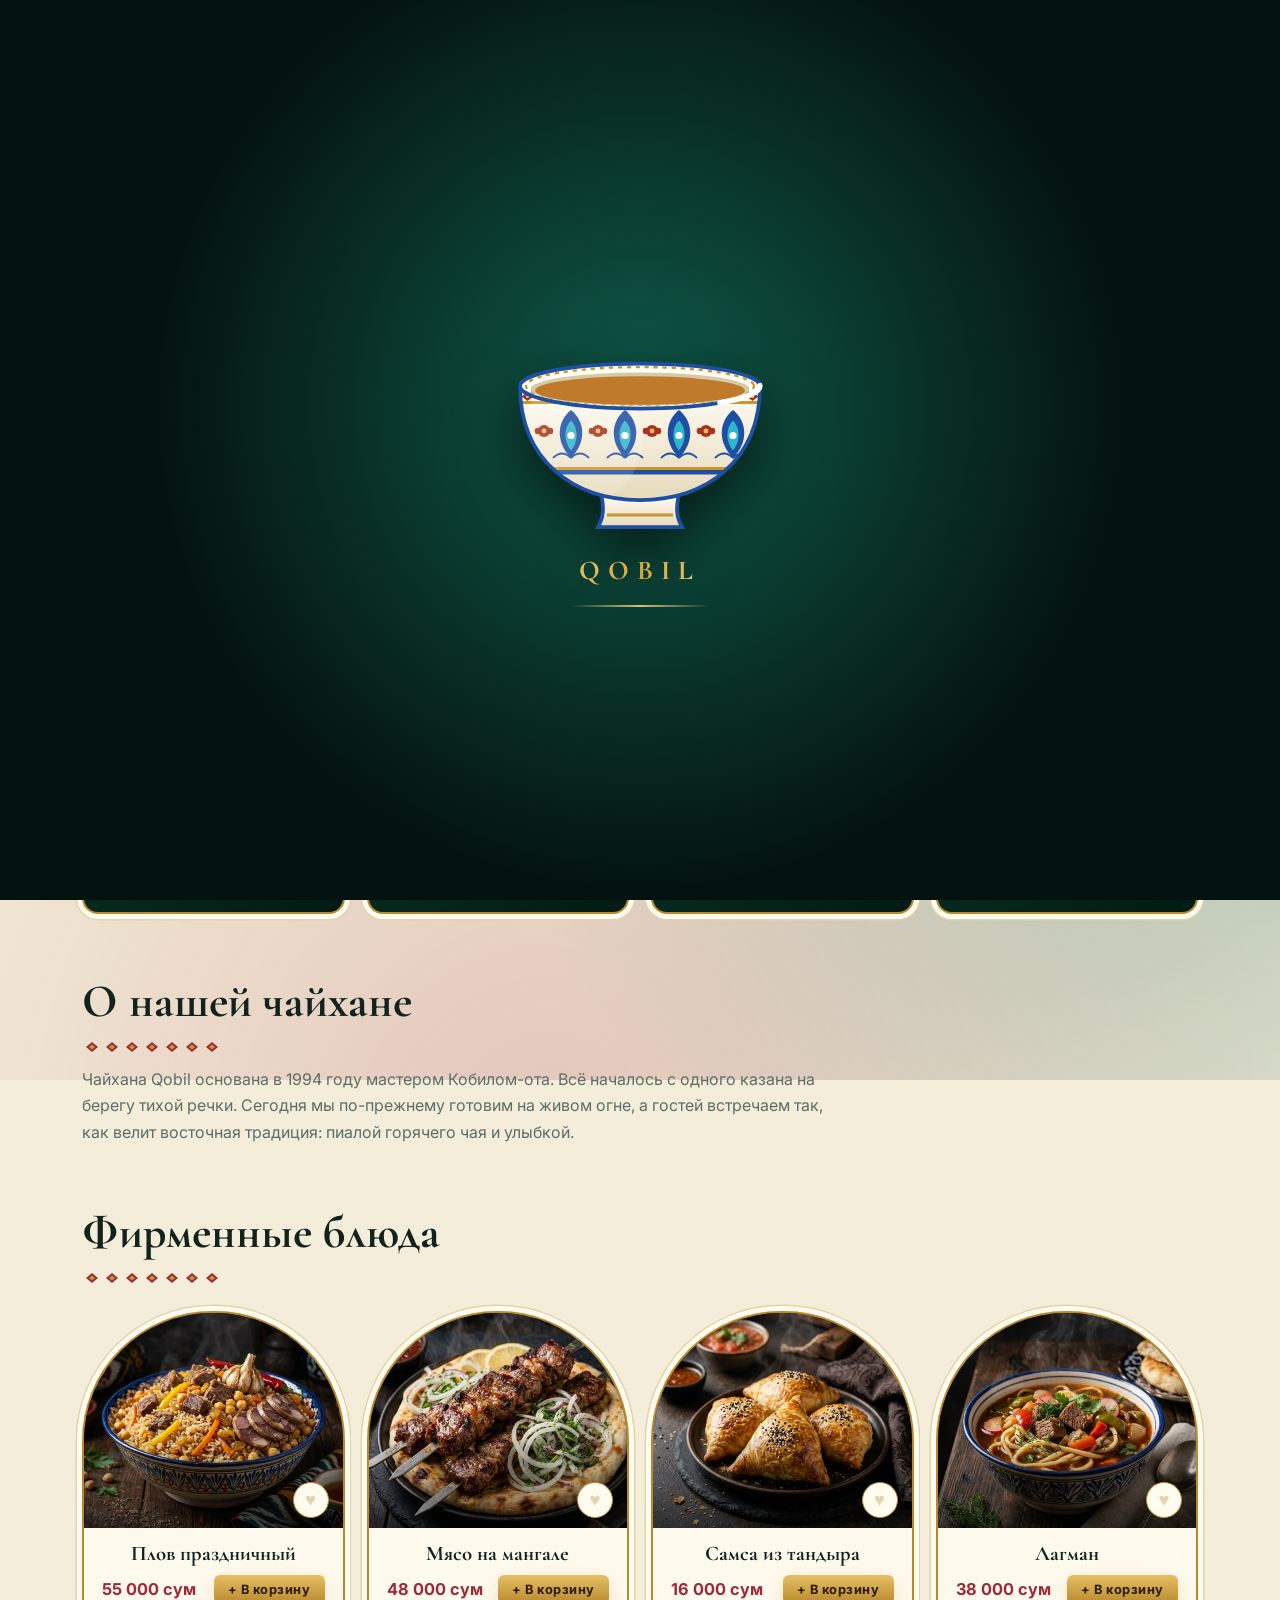
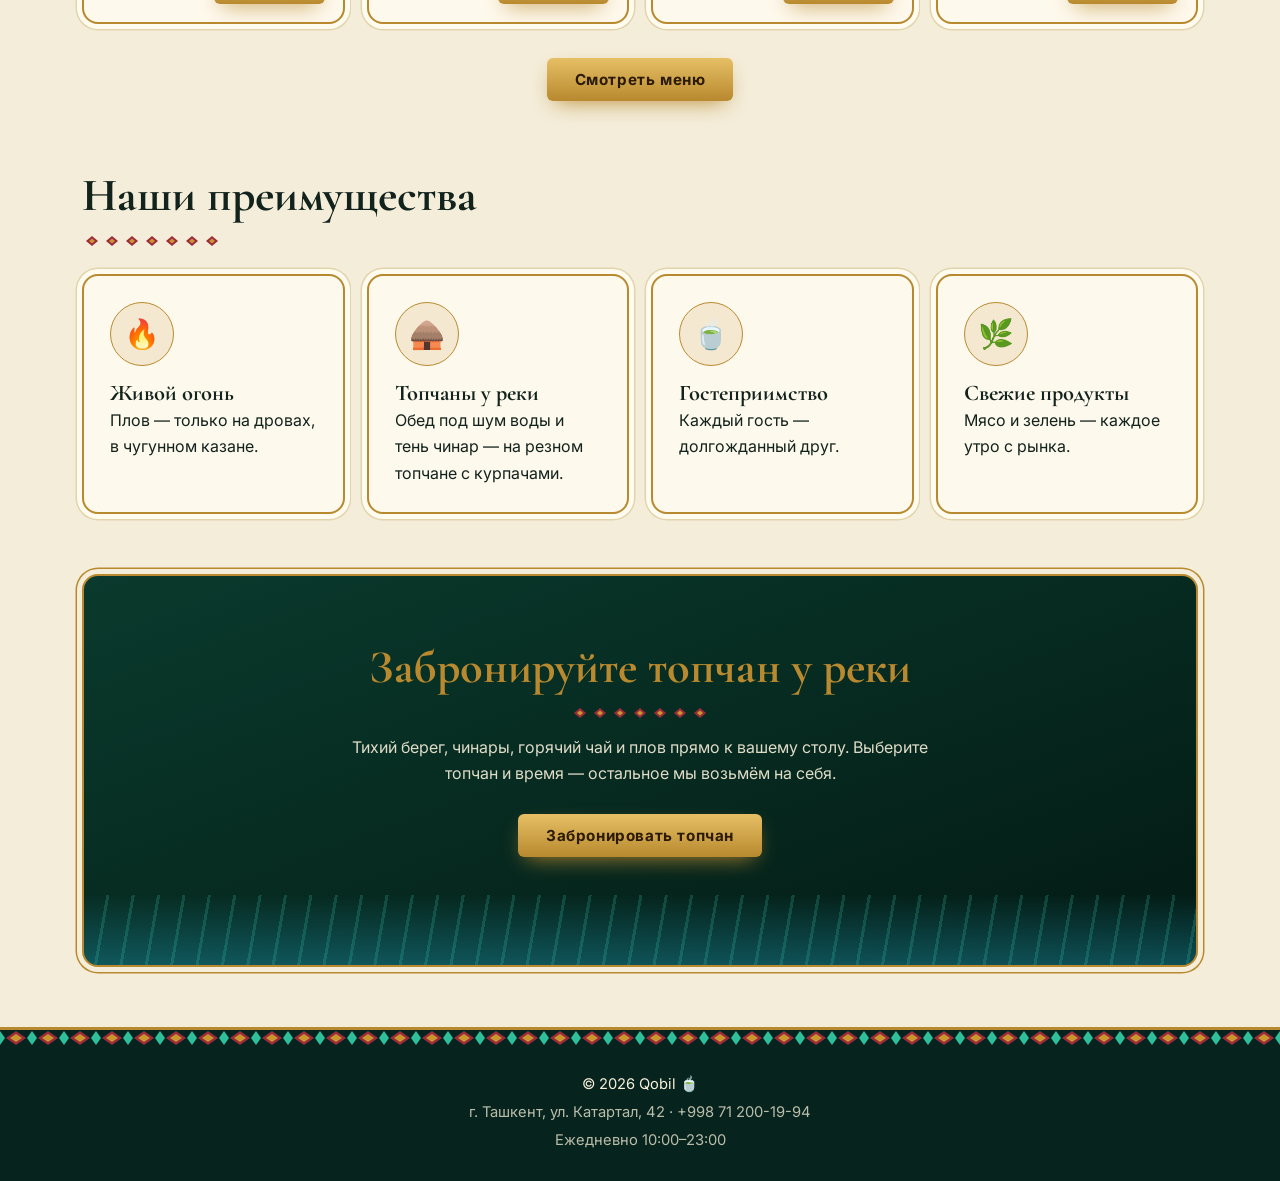
==== index.html @ 01157c65 "start" ====
<!DOCTYPE html>
<html lang="ru"><head><meta charset="UTF-8"><meta name="viewport" content="width=device-width,initial-scale=1"><title>Qobil Чайхана</title>
<link rel="icon" href="data:image/svg+xml,<svg xmlns=%22http://www.w3.org/2000/svg%22 viewBox=%220 0 100 100%22><text y=%22.9em%22 font-size=%2290%22>🍵</text></svg>">
<link href="https://fonts.googleapis.com/css2?family=Inter:wght@400;500;600;700;800&family=Cormorant+Garamond:wght@600;700&display=swap" rel="stylesheet"><link rel="stylesheet" href="style.css"></head>
<body data-page="index"><main>
<section class="hero"><div class="wrap hg"><div><span class="tag" data-t="tag"></span><h1 data-t="heroT"></h1><p data-t="heroP"></p><a class="btn" href="location.html" data-t="ctaBook"></a> <a class="btn alt" href="menu.html" data-t="ctaMenu"></a></div><svg class="mandala" viewBox="0 0 400 400" aria-hidden="true"><defs><linearGradient id="gg" x1="0" y1="0" x2="1" y2="1"><stop offset="0" stop-color="#f8e4a4"/><stop offset=".5" stop-color="#d6a53e"/><stop offset="1" stop-color="#8a6420"/></linearGradient><radialGradient id="rg"><stop offset="0" stop-color="#14705a"/><stop offset="1" stop-color="#04201a"/></radialGradient></defs>
<g fill="none" stroke="url(#gg)" stroke-width="1.6"><circle cx="200" cy="200" r="192" opacity=".6"/><g class="r1"><rect x="68" y="68" width="264" height="264"/><rect x="68" y="68" width="264" height="264" transform="rotate(45 200 200)"/></g><g class="r2"><rect x="96" y="96" width="208" height="208" transform="rotate(22.5 200 200)"/><rect x="96" y="96" width="208" height="208" transform="rotate(67.5 200 200)"/></g><circle cx="200" cy="200" r="108" stroke-width="3"/></g>
<clipPath id="hc"><circle cx="200" cy="200" r="104"/></clipPath><image href="img/plov_uzbekskiy.webp" x="96" y="96" width="208" height="208" preserveAspectRatio="xMidYMid slice" clip-path="url(#hc)"/><circle cx="200" cy="200" r="104" fill="none" stroke="url(#gg)" stroke-width="3"/></svg></div></section>
<section class="sec"><div class="wrap grid">
<div class="card stat"><b>32</b><span data-t="st1"></span></div><div class="card stat"><b>140 000+</b><span data-t="st2"></span></div><div class="card stat"><b>100 L</b><span data-t="st3"></span></div><div class="card stat"><b>20</b><span data-t="st4"></span></div></div></section>
<section class="sec" style="padding-top:0"><div class="wrap"><h2 data-t="aboutT"></h2><p style="max-width:760px;margin:14px 0 0;color:var(--mut)" data-t="aboutP"></p></div></section>
<section class="sec" style="padding-top:0"><div class="wrap"><h2 data-t="sigT" style="margin-bottom:28px"></h2><div class="grid" id="sig"></div><p style="text-align:center;margin-top:34px"><a class="btn" href="menu.html" data-t="ctaMenu"></a></p></div></section>
<section class="sec" style="padding-top:0"><div class="wrap"><h2 data-t="advT" style="margin-bottom:28px"></h2><div class="grid">
<div class="card"><div class="ico">🔥</div><h3 data-t="v1t"></h3><p data-t="v1p"></p></div>
<div class="card"><div class="ico">🛖</div><h3 data-t="v4t"></h3><p data-t="v4p"></p></div>
<div class="card"><div class="ico">🍵</div><h3 data-t="v2t"></h3><p data-t="v2p"></p></div>
<div class="card"><div class="ico">🌿</div><h3 data-t="v3t"></h3><p data-t="v3p"></p></div></div></div></section>
<section class="sec" style="padding-top:0"><div class="wrap"><div class="riverband"><h2 data-t="riverT"></h2><p data-t="riverP"></p><a class="btn" href="location.html" data-t="ctaBook"></a></div></div></section>
</main><script src="script.js"></script></body></html>
---- style.css ----
:root{--bg:#f4edda;--card:#fffbef;--ink:#12231d;--mut:#5d6e66;--pri:#0f5b4a;--ind:#06241d;--acc:#9c2a3a;--gold:#b8892e;--line:#e2d4ac;--cream:#f7efd9;--r:16px;
--star:url("data:image/svg+xml,%3Csvg xmlns='http://www.w3.org/2000/svg' width='60' height='60'%3E%3Cg fill='none' stroke='%23c8962c' stroke-width='1.2' opacity='.55'%3E%3Crect x='15' y='15' width='30' height='30'/%3E%3Crect x='15' y='15' width='30' height='30' transform='rotate(45 30 30)'/%3E%3Ccircle cx='30' cy='30' r='6'/%3E%3C/g%3E%3C/svg%3E");
--ikat:url("data:image/svg+xml,%3Csvg xmlns='http://www.w3.org/2000/svg' width='32' height='16'%3E%3Crect width='32' height='16' fill='%2306241d'/%3E%3Cpath d='M16 1L26 8L16 15L6 8Z' fill='%239c2a3a'/%3E%3Cpath d='M16 4L22 8L16 12L10 8Z' fill='%23c8962c'/%3E%3Cpath d='M0 1L5 8L0 15M32 1L27 8L32 15' fill='%232fbf9a'/%3E%3C/svg%3E");
--dia:url("data:image/svg+xml,%3Csvg xmlns='http://www.w3.org/2000/svg' width='20' height='10'%3E%3Cpath d='M10 0L16 5L10 10L4 5Z' fill='%239c2a3a'/%3E%3Cpath d='M10 2.5L13 5L10 7.5L7 5Z' fill='%23c8962c'/%3E%3C/svg%3E")}
[data-theme=dark]{--bg:#04130f;--card:#0b221c;--ink:#f2e9d0;--mut:#9fb3aa;--pri:#2fbf9a;--ind:#020d0a;--acc:#d04b5c;--gold:#e6bf65;--line:#1c3b32}
*{box-sizing:border-box;margin:0}html{scroll-behavior:smooth}
body{font:16px/1.65 Inter,system-ui,sans-serif;background:var(--bg);color:var(--ink);transition:background-color .4s,color .4s;min-height:100vh;display:flex;flex-direction:column}
main{flex:1;animation:pg .7s ease both}@keyframes pg{from{opacity:0;transform:translateY(24px)}}
h1,h2,h3{font-family:'Cormorant Garamond',serif;line-height:1.2}h1{font-size:clamp(2.2rem,5.5vw,3.8rem)}h2{font-size:clamp(1.7rem,3vw,2.3rem)}
h1::after,h2::after{content:"";display:block;width:140px;height:10px;margin-top:12px;background:var(--dia) repeat-x}.hero h1::after{display:none}
a{color:inherit;text-decoration:none}.wrap{max-width:1160px;margin:auto;padding:0 22px}.sec{padding:60px 0}
.orn{height:16px;background:var(--ikat) 0 0/32px 16px}
header{position:sticky;top:0;z-index:50;background:var(--ind);color:var(--cream);border-bottom:3px solid var(--gold)}
.hin{display:flex;align-items:center;gap:14px;height:72px}.logo{font:800 1.7rem 'Cormorant Garamond',serif;color:var(--gold);letter-spacing:.04em}.logo small{display:block;font:500 .62rem Inter;color:var(--cream);opacity:.75;letter-spacing:.14em;text-transform:uppercase}
nav{display:flex;gap:2px;margin-left:auto}nav a{padding:8px 13px;border-radius:4px;font-weight:600;font-size:.9rem;position:relative;transition:.25s;border-bottom:2px solid transparent}nav a:hover{color:var(--gold)}nav a.on{color:var(--gold);border-bottom-color:var(--gold)}
.bd{position:absolute;top:-4px;right:-4px;background:var(--acc);color:#fff;border-radius:99px;font-size:.65rem;min-width:18px;height:18px;line-height:18px;text-align:center;display:none}.bd.show{display:block;animation:pop .4s}@keyframes pop{50%{transform:scale(1.45)}}
.lang{position:relative;display:flex;background:#0006;border:1.5px solid var(--gold);border-radius:99px;padding:3px;box-shadow:inset 0 0 0 2px #0004}.lang i{position:absolute;top:3px;left:3px;width:42px;height:calc(100% - 6px);border-radius:99px;background:linear-gradient(135deg,#e8c25e,var(--gold));box-shadow:0 2px 8px #0008;transition:transform .45s cubic-bezier(.5,1.7,.5,1)}
.lang button{position:relative;width:42px;border:0;background:none;font:800 .78rem Inter;letter-spacing:.06em;color:var(--cream);padding:6px 0;cursor:pointer;transition:.3s}.lang button.on{color:#2a1608}
.ib{width:42px;height:42px;border-radius:50%;border:1.5px solid var(--gold);background:#0006;color:var(--cream);cursor:pointer;font-size:1.1rem;transition:.4s}.ib:hover{transform:rotate(25deg)}#bur{display:none}
.btn{display:inline-block;background:linear-gradient(180deg,#c24026,var(--acc));color:#fff;border:2px solid var(--gold);border-radius:6px;padding:12px 28px;font:700 .95rem Inter;letter-spacing:.04em;cursor:pointer;transition:.25s;box-shadow:0 6px 16px -6px #000a}.btn:hover{transform:translateY(-3px);filter:brightness(1.1)}.btn.alt{background:none;color:var(--gold);box-shadow:none}.btn.sm{padding:7px 14px;font-size:.8rem}
.hero{background:radial-gradient(ellipse at 75% 40%,#1d4d7d55,transparent 60%),var(--star),var(--ind);color:var(--cream);padding:80px 0 90px;position:relative;border-bottom:3px solid var(--gold)}
.hg{display:grid;grid-template-columns:1.2fr 1fr;gap:40px;align-items:center}.hero h1{color:var(--gold);margin:6px 0 0;text-shadow:0 3px 0 #0006}.hero p{max-width:540px;margin:20px 0 30px;font-size:1.12rem;opacity:.92}
.tag{display:inline-block;border:1.5px solid var(--gold);color:var(--gold);font-weight:700;font-size:.75rem;padding:5px 16px;border-radius:99px;letter-spacing:.14em;text-transform:uppercase}
.arch{width:min(330px,85%);margin:auto;aspect-ratio:3/4;border-radius:999px 999px 14px 14px;border:5px solid var(--gold);outline:2px solid var(--gold);outline-offset:8px;background:linear-gradient(180deg,#f6c26b,#d9693a 48%,#7b2a1e);display:grid;place-items:end center;overflow:hidden;box-shadow:0 30px 60px -20px #000c;position:relative}.arch svg{width:92%}
.grid{display:grid;gap:22px;grid-template-columns:repeat(auto-fill,minmax(250px,1fr))}.card{background:var(--card);border:2px solid var(--gold);border-radius:var(--r);padding:26px;transition:.3s;box-shadow:0 0 0 5px var(--card),0 0 0 6.5px var(--line)}.card:hover{transform:translateY(-4px)}
.stat{text-align:center;background:var(--ind);color:var(--cream)}.stat b{display:block;font:800 2.4rem 'Cormorant Garamond';color:var(--gold)}.ico{font-size:2.4rem}
.tabs{display:flex;flex-wrap:wrap;gap:8px;margin:26px 0}.tabs button{border:1.5px solid var(--gold);background:var(--card);color:var(--ink);border-radius:4px;padding:9px 20px;font:700 .85rem Inter;cursor:pointer;transition:.25s}.tabs button.on{background:var(--ind);color:var(--gold)}
.dish{background:var(--card);border:2px solid var(--gold);border-radius:130px 130px 16px 16px;overflow:hidden;padding-bottom:18px;animation:pg .5s both;transition:.3s;text-align:center;box-shadow:0 0 0 5px var(--card),0 0 0 6.5px var(--line)}.dish:hover{transform:translateY(-5px)}
.tile{position:relative;isolation:isolate;height:170px;display:grid;place-items:center;font-size:3.4rem;background:var(--ikat) 0 0/32px 16px,var(--ind);background-blend-mode:normal}
.tile::before{content:"";position:absolute;z-index:-1;width:136px;height:136px;border-radius:50%;background:radial-gradient(circle,var(--card) 0 52%,transparent 53%),repeating-conic-gradient(var(--pri) 0 10deg,var(--gold) 10deg 20deg,var(--acc) 20deg 30deg);box-shadow:0 8px 18px #0008;transition:transform .6s}.dish:hover .tile::before{transform:rotate(40deg)}
.dish h3{font-size:1.15rem;padding:14px 16px 8px}.row{display:flex;justify-content:space-between;align-items:center;padding:0 18px;gap:8px}.row b{color:var(--acc);font-size:1.02rem}[data-theme=dark] .row b{color:var(--gold)}
.heart{position:absolute;bottom:10px;right:14px;width:36px;height:36px;border-radius:50%;border:1.5px solid var(--gold);background:var(--card);color:var(--line);font-size:1.15rem;cursor:pointer;transition:.3s}.heart.on{color:#e0344b;animation:pop .4s}
.bank{display:grid;grid-template-columns:repeat(auto-fill,minmax(150px,1fr));gap:12px;margin:16px 0}.tc{border:2px solid var(--line);background:var(--card);color:var(--ink);border-radius:90px 90px 10px 10px;padding:18px 10px 12px;cursor:pointer;font:700 .9rem Inter;transition:.25s;text-align:center}.tc:hover{border-color:var(--gold)}.tc.sel{border-color:var(--gold);background:var(--ind);color:var(--gold)}.tc:disabled{opacity:.45;cursor:not-allowed;text-decoration:line-through}.tc small{display:block;font-weight:500;opacity:.75}
.river{height:70px;border-radius:12px;border:2px solid var(--gold);background:repeating-linear-gradient(100deg,#1a8ca0 0 30px,#3bb4c6 30px 60px) 0 0/120px 100%;animation:rv 5s linear infinite;position:relative;overflow:hidden}.river:after{content:"🌿 〰️ 🦆 〰️ 🌿 〰️ 🦆";position:absolute;inset:0;display:grid;place-items:center;letter-spacing:12px;opacity:.7}@keyframes rv{to{background-position:120px 0}}
.two{display:grid;gap:28px;grid-template-columns:1fr 1fr}form label{display:block;font-weight:600;margin:12px 0 4px;font-size:.9rem}input,select{width:100%;padding:11px 14px;border-radius:8px;border:1.5px solid var(--line);background:var(--bg);color:var(--ink);font:1rem Inter}input:focus,select:focus{outline:2px solid var(--gold)}
.item{display:flex;align-items:center;gap:14px;padding:14px 0;border-bottom:1px dashed var(--gold)}.item span:nth-child(2){flex:1;font-weight:600}.q{display:flex;align-items:center;gap:8px}.q button{width:30px;height:30px;border-radius:50%;border:1.5px solid var(--gold);background:none;color:var(--ink);font-size:1.1rem;cursor:pointer}
.empty{text-align:center;padding:50px 0;color:var(--mut)}.empty div{font-size:3.5rem}.rec{background:var(--bg);border:1px solid var(--gold);border-radius:10px;padding:12px 16px;margin:10px 0;display:flex;justify-content:space-between;gap:10px;align-items:center}
footer{background:var(--ind);color:var(--cream);padding:0 0 28px;text-align:center;font-size:.92rem;border-top:3px solid var(--gold)}footer:before{content:"";display:block;height:16px;background:var(--ikat) 0 0/32px 16px;margin-bottom:26px}footer p+p{opacity:.75;margin-top:4px}
.toast{position:fixed;bottom:26px;left:50%;transform:translate(-50%,90px);background:var(--ind);color:var(--gold);border:1.5px solid var(--gold);padding:12px 26px;border-radius:6px;font-weight:700;transition:.4s;z-index:200;opacity:0}.toast.show{transform:translate(-50%,0);opacity:1}
.loader{position:fixed;inset:0;z-index:999;background:var(--star),var(--ind);display:grid;place-items:center;transition:opacity .5s,visibility .5s}.loader.hide{opacity:0;visibility:hidden}.loader svg{width:170px}.loader b{display:block;text-align:center;font:800 1.7rem 'Cormorant Garamond';color:var(--gold);letter-spacing:.3em;animation:pg 1s both}
.steam{fill:none;stroke:var(--cream);stroke-width:3.5;stroke-linecap:round;opacity:0;animation:st 2.2s infinite}.s2{animation-delay:.5s}.s3{animation-delay:1s}@keyframes st{0%{opacity:0;transform:translateY(10px)}40%{opacity:.9}100%{opacity:0;transform:translateY(-14px)}}
.bowl{fill:var(--pri);stroke:var(--gold);stroke-width:3}.tea{fill:#b9722b;animation:rp 2s infinite}@keyframes rp{50%{ry:4}}
@media(max-width:1020px){#bur{display:block}nav{position:absolute;top:72px;left:0;right:0;background:var(--ind);flex-direction:column;padding:10px 22px;display:none;border-bottom:3px solid var(--gold)}nav.open{display:flex;animation:pg .3s}.hin{gap:8px}.logo{margin-right:auto}}
@media(max-width:820px){.two,.hg{grid-template-columns:1fr}.hero{padding:50px 0 70px}}

/* ===== PREMIUM LAYER ===== */
body::before{content:"";position:fixed;inset:-20%;z-index:-2;background:radial-gradient(circle at 20% 20%,color-mix(in srgb,var(--gold) 26%,transparent),transparent 38%),radial-gradient(circle at 82% 68%,color-mix(in srgb,var(--pri) 30%,transparent),transparent 42%),radial-gradient(circle at 45% 105%,color-mix(in srgb,var(--acc) 20%,transparent),transparent 45%);animation:aur 22s ease-in-out infinite alternate}
body::after{content:"";position:fixed;inset:0;z-index:-1;background:var(--star);opacity:.5;animation:drift 50s linear infinite}
@keyframes aur{to{transform:translate(8%,6%) rotate(8deg) scale(1.15)}}@keyframes drift{to{background-position:240px 240px}}
.dust{position:fixed;bottom:-20px;z-index:-1;border-radius:50%;background:var(--gold);opacity:0;animation:up linear infinite;box-shadow:0 0 10px var(--gold)}@keyframes up{10%{opacity:.7}to{transform:translateY(-110vh) translateX(40px);opacity:0}}
header{background:color-mix(in srgb,var(--ind) 82%,transparent);backdrop-filter:blur(14px) saturate(1.4)}
.hero{background:radial-gradient(ellipse at 72% 45%,color-mix(in srgb,var(--pri) 45%,transparent),transparent 62%),linear-gradient(160deg,#031a14,#0a3a2d 60%,#052018);overflow:hidden}
.hero h1{background:linear-gradient(90deg,#f8e4a4,#d6a53e,#fff2c4,#d6a53e);background-size:250% 100%;-webkit-background-clip:text;background-clip:text;color:transparent;animation:shine 6s linear infinite;text-shadow:none}@keyframes shine{to{background-position:250% 0}}
.btn{position:relative;overflow:hidden;background:linear-gradient(180deg,#e6bf65,#b8892e);color:#2b1a05;border:0;box-shadow:0 8px 22px -8px #b8892e}.btn.alt{background:none;color:var(--gold);border:1.5px solid var(--gold);box-shadow:none}
.btn::after{content:"";position:absolute;top:0;left:-60%;width:35%;height:100%;background:linear-gradient(100deg,transparent,#fff7,transparent);transform:skewX(-20deg);animation:sh 3.6s infinite}@keyframes sh{to{left:150%}}
.aw{position:relative;display:grid;place-items:center}.ring,.ring2{position:absolute;border-radius:50%;left:50%;top:50%;translate:-50% -50%;pointer-events:none}
.ring{width:135%;aspect-ratio:1;border:2px dashed var(--gold);opacity:.55;animation:rot 60s linear infinite}.ring2{width:115%;aspect-ratio:1;border:3px dotted var(--gold);opacity:.4;animation:rot 40s linear infinite reverse}@keyframes rot{to{rotate:360deg}}
.arch{background:linear-gradient(180deg,#f7cf7e,#e07a3c 45%,#6b1f2a);animation:glow 4s ease-in-out infinite alternate}@keyframes glow{to{box-shadow:0 30px 80px -10px #e6bf6577,0 0 0 0 #0000}}
.arch svg{overflow:visible}
.tp{transform-origin:150px 220px;animation:bob 4s ease-in-out infinite}@keyframes bob{50%{transform:translateY(-7px) rotate(-1.5deg)}}
.lid{transform-origin:150px 100px;animation:lid 3s ease-in-out infinite}@keyframes lid{40%,60%{transform:translateY(-5px) rotate(3deg)}}
.wisp{fill:none;stroke:#fff;stroke-width:3;stroke-linecap:round;opacity:0;animation:st 4.2s ease-in-out infinite}.wisp:nth-of-type(2){animation-delay:1.4s}.wisp:nth-of-type(3){animation-delay:2.8s}
.pour{fill:none;stroke:#e9a64f;stroke-width:5;stroke-linecap:round;stroke-dasharray:8 10;animation:flow .6s linear infinite}@keyframes flow{to{stroke-dashoffset:-18}}
.lvl{animation:rp 2s ease-in-out infinite}
.card,.dish{backdrop-filter:blur(6px);background:color-mix(in srgb,var(--card) 88%,transparent)}.dish:hover,.card:hover{box-shadow:0 0 0 5px var(--card),0 0 0 6.5px var(--gold),0 24px 40px -18px #000a}
.stat{background:linear-gradient(160deg,#0a3a2d,#031a14);color:var(--cream)}.stat b{background:linear-gradient(90deg,#f8e4a4,#d6a53e);-webkit-background-clip:text;background-clip:text;color:transparent}
.tabs button.on{background:linear-gradient(180deg,#e6bf65,#b8892e);color:#2b1a05;border-color:var(--gold)}.tc.sel{background:linear-gradient(160deg,#0a3a2d,#031a14)}
/* loader: always dark so it never blends */
.loader{background:radial-gradient(circle at 50% 45%,#0f5b4a 0,#04130f 60%);--cream:#f7efd9}
.loader svg{width:190px;overflow:visible}.glow{fill:#e6bf65;opacity:.18;animation:gl 2s ease-in-out infinite}@keyframes gl{50%{opacity:.4;transform:scale(1.15);transform-origin:60px 60px}}
.loader .bowl{fill:#f7efd9;stroke:#e6bf65;stroke-width:3}.band{fill:none;stroke:#1a8ca0;stroke-width:4;stroke-linecap:round}.loader .steam{stroke:#fff;stroke-width:4;filter:drop-shadow(0 0 6px #fff)}.loader .tea{fill:#c07a2c}
.loader b{background:linear-gradient(90deg,#f8e4a4,#d6a53e,#fff2c4);-webkit-background-clip:text;background-clip:text;color:transparent;margin-top:6px}

/* ===== LUXURY V2 ===== */
main{animation:fade .9s ease both}@keyframes fade{from{opacity:0}}
h1{font-size:clamp(2.6rem,6.5vw,4.7rem);font-weight:700}h2{font-size:clamp(2rem,3.8vw,2.9rem);font-weight:700}h3{font-weight:700;font-size:1.4rem}.dish h3{font-size:1.3rem}.stat b{font-size:3rem}.logo{font-size:1.9rem;letter-spacing:.12em}
@keyframes pop{50%{transform:scale(1.15)}}.lang i{transition:transform .55s cubic-bezier(.65,0,.35,1)}.ib:hover{transform:none;box-shadow:0 0 14px var(--gold)}.dish{animation:none}
.rv{opacity:0;transform:translateY(30px);transition:opacity 1s cubic-bezier(.22,1,.36,1),transform 1s cubic-bezier(.22,1,.36,1)}.rv.in{opacity:1;transform:none;transition:opacity 1s cubic-bezier(.22,1,.36,1),transform .45s cubic-bezier(.22,1,.36,1),box-shadow .4s}
.mandala{width:min(450px,100%);margin:auto;display:block;filter:drop-shadow(0 0 40px #e6bf6544)}.r1{transform-origin:200px 200px;animation:rot 90s linear infinite}.r2{transform-origin:200px 200px;animation:rot 70s linear infinite reverse}
.ico{width:64px;height:64px;border-radius:50%;border:1.5px solid var(--gold);display:grid;place-items:center;font-size:1.8rem;margin-bottom:14px;background:color-mix(in srgb,var(--gold) 14%,transparent)}.item .ico{width:auto;height:auto;border:0;margin:0;background:none;font-size:2rem;display:inline}
.riverband{position:relative;overflow:hidden;border:2px solid var(--gold);border-radius:var(--r);padding:64px 32px 100px;background:linear-gradient(160deg,#0a3a2d,#031a14);color:var(--cream);text-align:center;box-shadow:0 0 0 5px var(--bg),0 0 0 6.5px var(--gold)}
.riverband h2{color:var(--gold)}.riverband h2::after{margin:12px auto 0}.riverband p{max-width:580px;margin:16px auto 28px;opacity:.9}.riverband .btn{position:relative;z-index:1}
.riverband::after{content:"";position:absolute;left:0;right:0;bottom:0;height:70px;background:repeating-linear-gradient(100deg,transparent 0 22px,#3bd0b633 22px 25px),linear-gradient(0deg,#1a8ca077,transparent);animation:rv 7s linear infinite}
.seg{display:flex;flex-wrap:wrap;align-items:center;gap:10px;margin:22px 0 0}.seg span{font-weight:600;color:var(--mut)}.seg button{border:1.5px solid var(--gold);background:var(--card);color:var(--ink);padding:10px 20px;border-radius:99px;font:700 .88rem Inter;cursor:pointer;transition:.35s cubic-bezier(.22,1,.36,1)}.seg button.on{background:linear-gradient(180deg,#e6bf65,#b8892e);color:#2b1a05}
.bar{position:fixed;left:50%;bottom:22px;transform:translate(-50%,160%);z-index:60;display:flex;align-items:center;gap:18px;background:color-mix(in srgb,var(--ind) 92%,transparent);backdrop-filter:blur(12px);color:var(--cream);border:1.5px solid var(--gold);border-radius:99px;padding:10px 12px 10px 24px;font-weight:600;transition:transform .7s cubic-bezier(.22,1,.36,1);white-space:nowrap}.bar.show{transform:translate(-50%,0)}.toast{bottom:96px}

/* ===== PHOTOS ===== */
.tile{height:215px;padding:0;background:#000}.tile::before{display:none}.tile img{position:absolute;inset:0;width:100%;height:100%;object-fit:cover;transition:transform 1.4s cubic-bezier(.22,1,.36,1)}.dish:hover .tile img{transform:scale(1.09)}
.tile::after{content:"";position:absolute;inset:auto 0 0 0;height:45%;background:linear-gradient(transparent,#0008);pointer-events:none}.heart{z-index:2}
.item img.th{width:64px;height:64px;border-radius:12px;object-fit:cover;border:1.5px solid var(--gold)}
/* ===== PIALA ===== */
.pl{width:260px;overflow:visible;display:block;margin:auto}.pl .tea{transform-box:fill-box;transform-origin:center;animation:fill 5s cubic-bezier(.4,0,.2,1) infinite}
@keyframes fill{0%{transform:scale(.2,.15);opacity:0}8%{opacity:1}50%,88%{transform:scale(1);opacity:1}100%{transform:scale(1);opacity:0}}
.pl .rip{transform-box:fill-box;transform-origin:center;opacity:0;animation:rip 2.4s ease-out 2.4s infinite}@keyframes rip{0%{transform:scale(.2);opacity:.9}100%{transform:scale(1.5);opacity:0}}
.pl .shine{stroke-dashoffset:0;animation:shn 3.2s linear infinite}@keyframes shn{to{stroke-dashoffset:-440}}
.pl .wisp{stroke:#fff;stroke-width:3;animation-duration:4s}.pl .wisp:nth-of-type(1){animation-delay:2.2s}.pl .wisp:nth-of-type(2){animation-delay:3.2s}.pl .wisp:nth-of-type(3){animation-delay:4.2s}
.loader .pl{width:min(300px,70vw);filter:drop-shadow(0 20px 30px #000a)}.loader .ln{display:block;width:140px;height:2px;margin:18px auto 0;background:linear-gradient(90deg,transparent,#e6bf65,transparent);transform-origin:center;animation:ln 1.6s ease-in-out infinite}@keyframes ln{0%{transform:scaleX(0)}60%{transform:scaleX(1)}100%{transform:scaleX(1);opacity:0}}
/* ===== GATE TRANSITION ===== */
.curtain{position:fixed;inset:0;z-index:1001;pointer-events:none;visibility:hidden}.curtain.leave,.curtain.enter{visibility:visible;pointer-events:all}
.curtain .cl,.curtain .cr{position:absolute;top:0;bottom:0;width:50.4%;background:var(--star),radial-gradient(circle at 50% 50%,#0f5b4a,#04130f 75%);transform:translateX(-101%)}.curtain .cr{right:0;transform:translateX(101%)}
.curtain .cl{border-right:3px solid #e6bf65}.curtain .cr{border-left:3px solid #e6bf65}
.curtain .cl::before,.curtain .cr::before,.curtain .cl::after,.curtain .cr::after{content:"";position:absolute;left:0;right:0;height:16px;background:var(--ikat) 0 0/32px 16px}.curtain .cl::before,.curtain .cr::before{top:0}.curtain .cl::after,.curtain .cr::after{bottom:0}
.curtain .em{position:absolute;inset:0;display:grid;place-items:center;opacity:0}.curtain .em .pl{width:min(230px,60vw)}
.curtain.leave .cl{animation:gl-in .65s cubic-bezier(.76,0,.24,1) both}.curtain.leave .cr{animation:gr-in .65s cubic-bezier(.76,0,.24,1) both}.curtain.leave .em{animation:emi .45s .5s ease both}
.curtain.enter .cl{animation:gl-out .75s .55s cubic-bezier(.76,0,.24,1) both}.curtain.enter .cr{animation:gr-out .75s .55s cubic-bezier(.76,0,.24,1) both}.curtain.enter .em{animation:emo .45s .3s ease both}.curtain.enter{animation:vis 0s 1.4s forwards}
@keyframes gl-in{to{transform:none}}@keyframes gr-in{to{transform:none}}@keyframes gl-out{from{transform:none}to{transform:translateX(-101%)}}@keyframes gr-out{from{transform:none}to{transform:translateX(101%)}}
@keyframes emi{from{opacity:0;transform:translateY(14px)}to{opacity:1;transform:none}}@keyframes emo{from{opacity:1}to{opacity:0;transform:translateY(-10px)}}@keyframes vis{to{visibility:hidden}}

/* ===== FORM CONTROLS / PROFILE ===== */
[data-theme=dark]{color-scheme:dark}option{background:var(--card);color:var(--ink)}
select{appearance:none;padding-right:38px;background-image:linear-gradient(45deg,transparent 50%,var(--gold) 50%),linear-gradient(135deg,var(--gold) 50%,transparent 50%);background-position:calc(100% - 20px) 55%,calc(100% - 14px) 55%;background-size:6px 6px;background-repeat:no-repeat}
input[type=date]{border:1.5px solid var(--gold)}
.chips{display:grid;grid-template-columns:repeat(auto-fill,minmax(78px,1fr));gap:8px;margin:4px 0}
.chip{padding:10px 0;border-radius:10px;border:1.5px solid var(--line);background:var(--bg);color:var(--ink);font:700 .9rem Inter;cursor:pointer;transition:.3s cubic-bezier(.22,1,.36,1)}.chip:hover{border-color:var(--gold);transform:translateY(-2px)}.chip.on{background:linear-gradient(180deg,#e6bf65,#b8892e);color:#2b1a05;border-color:var(--gold);box-shadow:0 6px 16px -6px #b8892e}
.pc{display:flex;gap:24px;align-items:center;flex-wrap:wrap}.avatar{width:92px;height:92px;border-radius:50%;display:grid;place-items:center;font:700 2.8rem 'Cormorant Garamond',serif;color:var(--gold);background:radial-gradient(circle,#0f5b4a,#04130f);border:3px solid var(--gold);box-shadow:0 0 0 5px var(--card),0 0 0 6.5px var(--gold),0 10px 30px -8px #000a}
.bt{display:inline-block;margin-top:8px;padding:4px 16px;border:1.5px solid var(--gold);border-radius:99px;font-weight:700;font-size:.85rem;color:var(--gold);background:color-mix(in srgb,var(--gold) 12%,transparent)}
.bar2{height:8px;border-radius:99px;background:var(--line);overflow:hidden;margin-top:6px;max-width:360px}.bar2 i{display:block;height:100%;background:linear-gradient(90deg,#e6bf65,#b8892e);transition:width 1.2s cubic-bezier(.22,1,.36,1)}
.tg{grid-template-columns:repeat(auto-fill,minmax(200px,1fr))}.ttl{text-align:center;padding:20px 14px;cursor:pointer}.ttl .ico{margin:0 auto 10px}.ttl small{display:block;margin-top:6px;color:var(--mut)}.ttl.sel{border-color:var(--gold);background:linear-gradient(160deg,color-mix(in srgb,var(--gold) 22%,var(--card)),var(--card))}.ttl.lock{filter:grayscale(1);opacity:.55;cursor:default}
@media(max-width:600px){.stat b{font-size:2rem}}
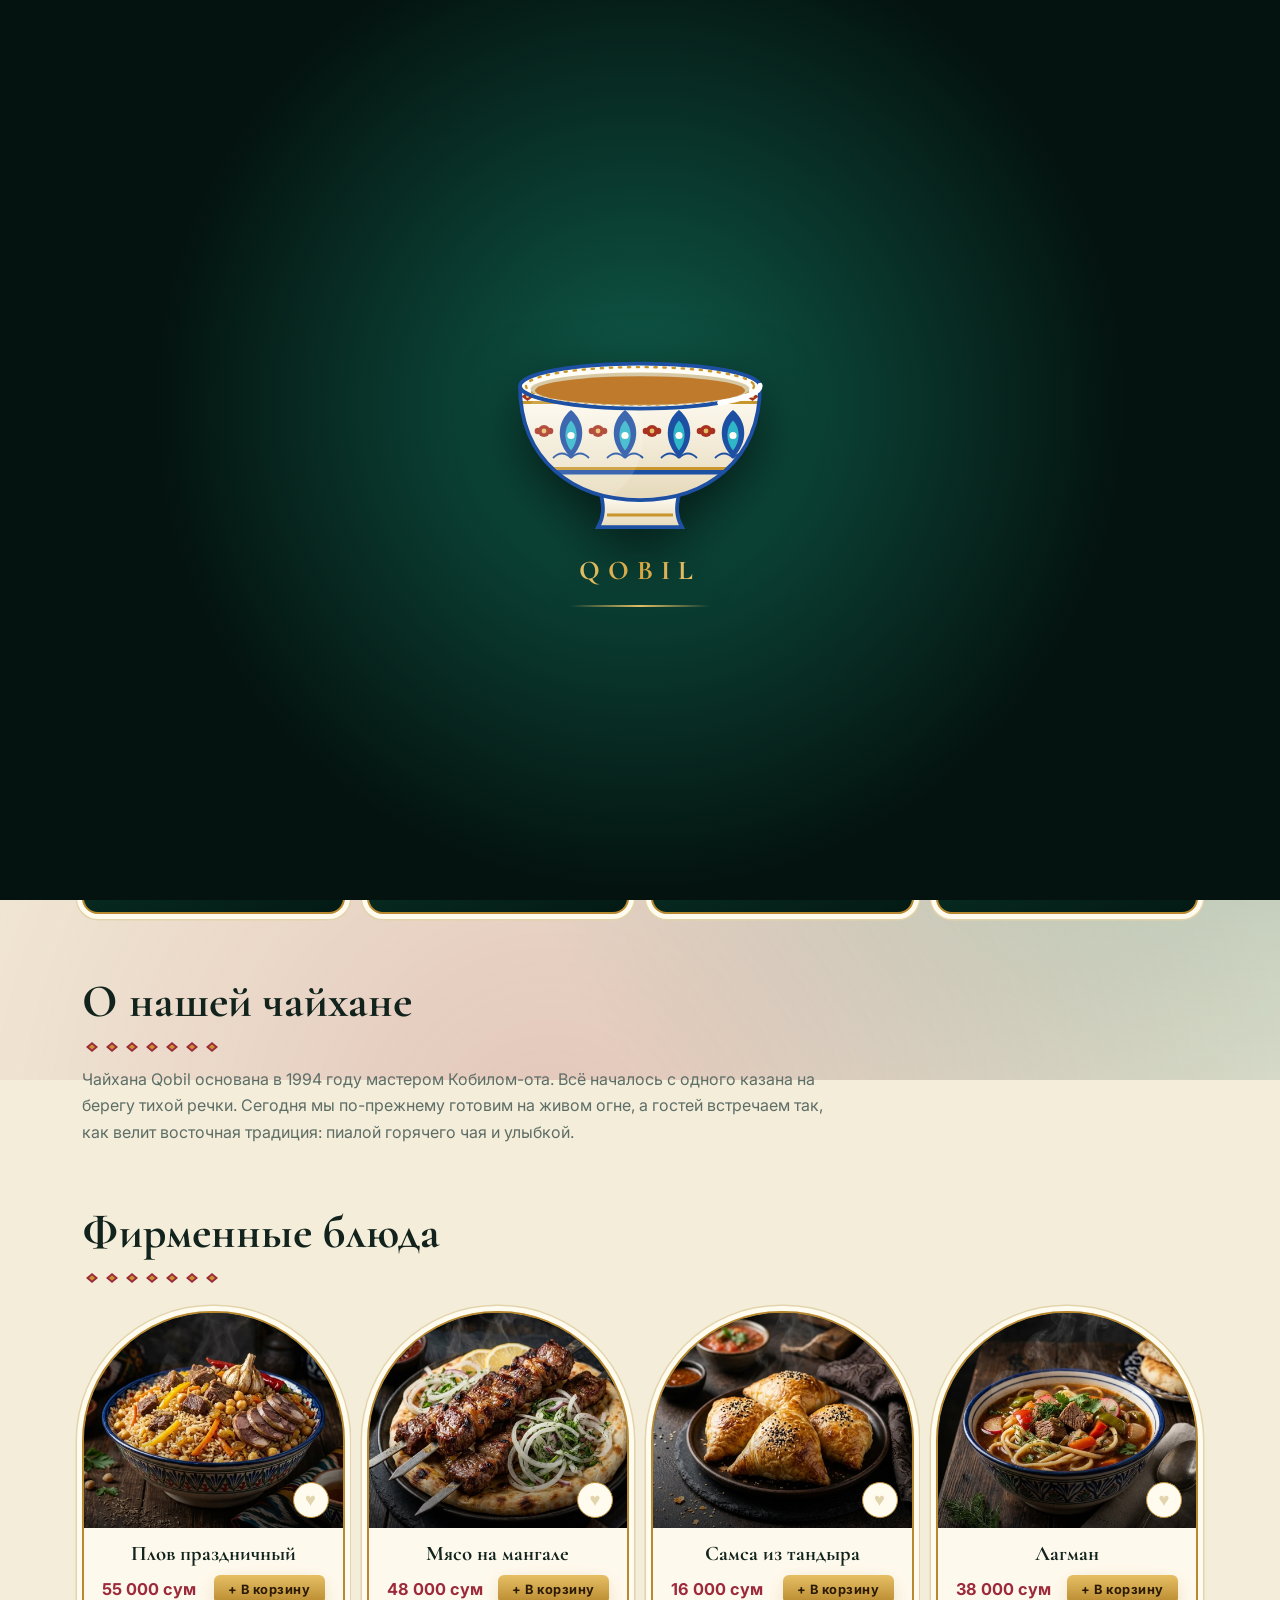
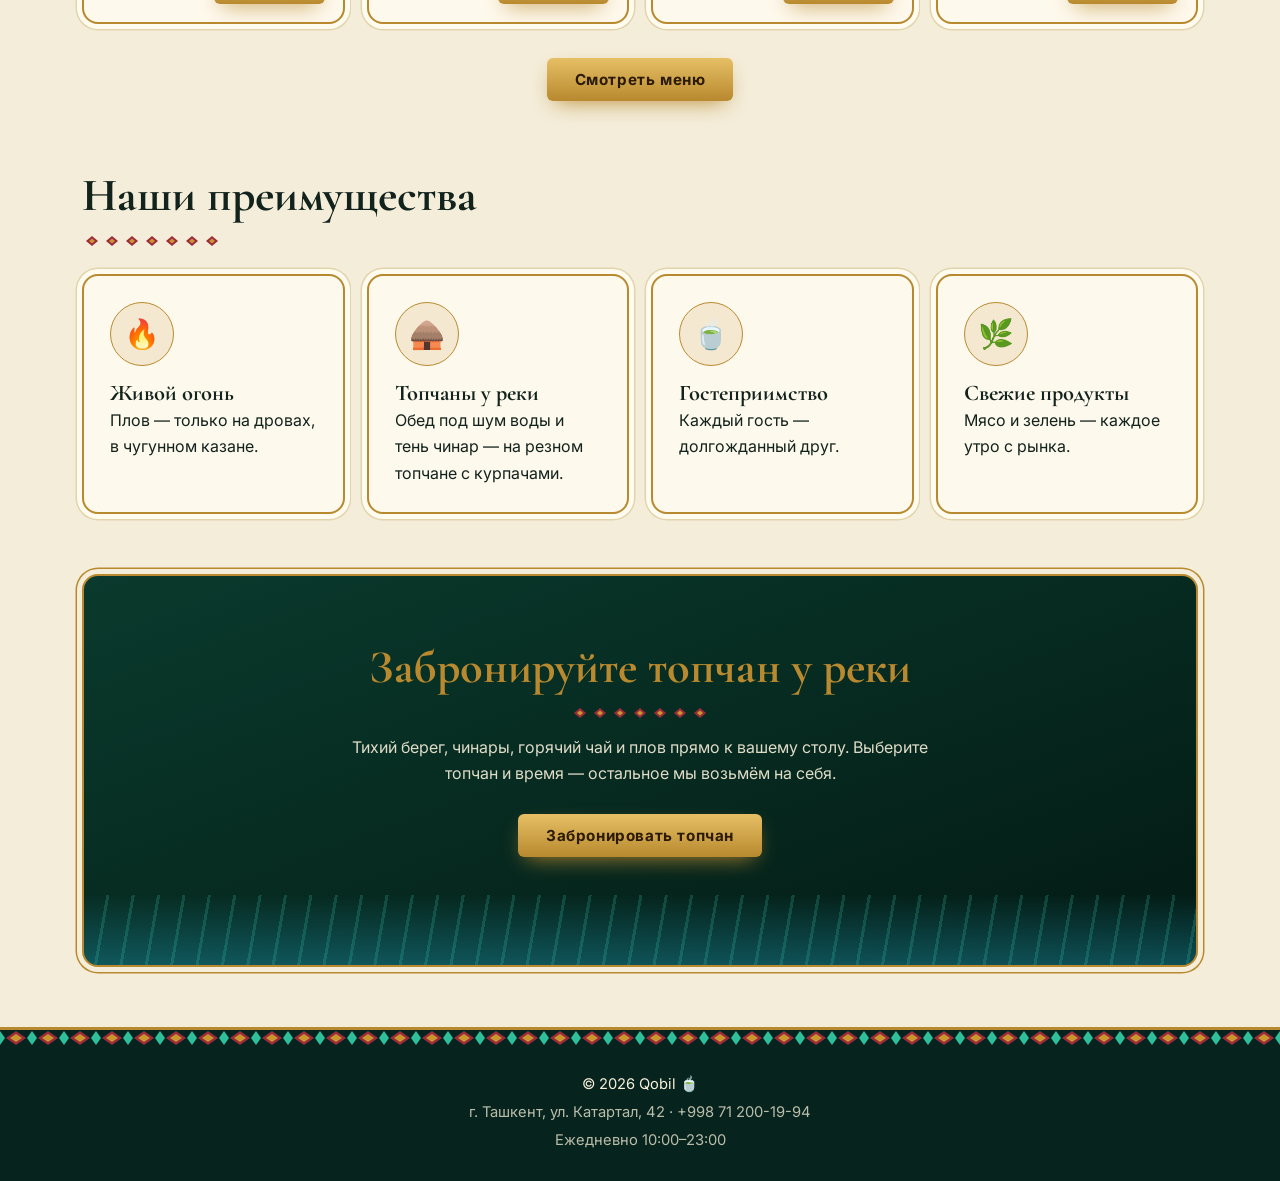
==== commit 95cd7d14: "update" ====
--- a/index.html
+++ b/index.html
@@ -1,5 +1,5 @@
 <!DOCTYPE html>
-<html lang="ru"><head><meta charset="UTF-8"><meta name="viewport" content="width=device-width,initial-scale=1"><title>Qobil Чайхана</title>
+<html lang="ru"><head><meta charset="UTF-8"><meta name="viewport" content="width=device-width,initial-scale=1,viewport-fit=cover"><title>Qobil Чайхана</title>
 <link rel="icon" href="data:image/svg+xml,<svg xmlns=%22http://www.w3.org/2000/svg%22 viewBox=%220 0 100 100%22><text y=%22.9em%22 font-size=%2290%22>🍵</text></svg>">
 <link href="https://fonts.googleapis.com/css2?family=Inter:wght@400;500;600;700;800&family=Cormorant+Garamond:wght@600;700&display=swap" rel="stylesheet"><link rel="stylesheet" href="style.css"></head>
 <body data-page="index"><main>
--- a/style.css
+++ b/style.css
@@ -117,3 +117,39 @@
 .bar2{height:8px;border-radius:99px;background:var(--line);overflow:hidden;margin-top:6px;max-width:360px}.bar2 i{display:block;height:100%;background:linear-gradient(90deg,#e6bf65,#b8892e);transition:width 1.2s cubic-bezier(.22,1,.36,1)}
 .tg{grid-template-columns:repeat(auto-fill,minmax(200px,1fr))}.ttl{text-align:center;padding:20px 14px;cursor:pointer}.ttl .ico{margin:0 auto 10px}.ttl small{display:block;margin-top:6px;color:var(--mut)}.ttl.sel{border-color:var(--gold);background:linear-gradient(160deg,color-mix(in srgb,var(--gold) 22%,var(--card)),var(--card))}.ttl.lock{filter:grayscale(1);opacity:.55;cursor:default}
 @media(max-width:600px){.stat b{font-size:2rem}}
+
+/* ===== MOBILE UI ===== */
+html{-webkit-text-size-adjust:100%}*{-webkit-tap-highlight-color:transparent}
+#tabbar{display:none}
+@media(prefers-reduced-motion:reduce){*{animation-duration:.01ms!important;animation-iteration-count:1!important;transition-duration:.01ms!important}}
+@media(max-width:820px){
+body{padding-bottom:calc(74px + env(safe-area-inset-bottom))}
+nav#nav,#bur{display:none!important}
+.wrap{padding:0 16px}.sec{padding:34px 0}
+.hin{height:56px;gap:8px}.logo{font-size:1.55rem;margin-right:auto}.logo small{display:none}
+.lang i{width:34px}.lang button{width:34px;font-size:.7rem;padding:5px 0}.ib{width:36px;height:36px;font-size:1rem}
+#tabbar{display:flex;position:fixed;left:0;right:0;bottom:0;z-index:90;background:color-mix(in srgb,var(--ind) 94%,transparent);backdrop-filter:blur(16px) saturate(1.4);border-top:2px solid var(--gold);padding:6px 4px calc(6px + env(safe-area-inset-bottom))}
+#tabbar a{flex:1;position:relative;display:flex;flex-direction:column;align-items:center;gap:3px;padding:6px 0;color:var(--cream);opacity:.62;font-size:.62rem;font-weight:700;letter-spacing:.02em;transition:opacity .3s,color .3s,transform .2s}
+#tabbar a:active{transform:scale(.92)}#tabbar a.on{color:var(--gold);opacity:1}
+#tabbar svg{width:23px;height:23px;fill:none;stroke:currentColor;stroke-width:1.7;stroke-linecap:round;stroke-linejoin:round}
+#tabbar a.on::before{content:"";position:absolute;top:-8px;width:28px;height:3px;border-radius:0 0 4px 4px;background:var(--gold);box-shadow:0 0 10px var(--gold)}
+#tabbar .bd{top:0;right:calc(50% - 22px)}
+.hero{padding:34px 0 44px}.hg{gap:22px}.hero h1{font-size:clamp(2.2rem,10vw,3rem)}.hero p{font-size:1rem;margin:14px 0 22px}
+.hero .btn{display:block;text-align:center;margin:0 0 10px}.mandala{width:min(300px,78%)}
+h1{font-size:clamp(2.1rem,9.5vw,2.8rem)}h2{font-size:clamp(1.6rem,7vw,2.1rem)}
+.grid{grid-template-columns:repeat(2,1fr);gap:12px}.card{padding:16px;box-shadow:0 0 0 3px var(--card),0 0 0 4.5px var(--line)}.card h3{font-size:1.15rem}.card p{font-size:.88rem;line-height:1.5}
+.ico{width:48px;height:48px;font-size:1.5rem;margin-bottom:10px}.stat b{font-size:1.9rem}
+.dish{border-radius:80px 80px 14px 14px;padding-bottom:12px;box-shadow:0 0 0 3px var(--card),0 0 0 4.5px var(--line)}.tile{height:128px}.dish h3{font-size:1.02rem;padding:10px 10px 6px;line-height:1.15;min-height:2.5em}
+.row{flex-direction:column;align-items:stretch;gap:8px;padding:0 10px}.row b{font-size:.92rem}.row .btn{width:100%;padding:9px 6px;font-size:.78rem}.heart{width:32px;height:32px;bottom:8px;right:10px;font-size:1rem}
+.tabs{position:sticky;top:58px;z-index:30;flex-wrap:nowrap;overflow-x:auto;margin:14px -16px;padding:10px 16px;background:color-mix(in srgb,var(--bg) 92%,transparent);backdrop-filter:blur(10px);scrollbar-width:none}.tabs::-webkit-scrollbar{display:none}.tabs button{flex:none;padding:9px 16px}
+.seg{gap:8px;margin-top:16px}.seg span{width:100%;font-size:.88rem}.seg button{flex:1;padding:12px 8px;font-size:.8rem}
+.bar{left:12px;right:12px;width:auto;bottom:calc(76px + env(safe-area-inset-bottom));transform:translateY(200%);justify-content:space-between;padding:8px 8px 8px 18px;font-size:.88rem}.bar.show{transform:none}.toast{bottom:calc(142px + env(safe-area-inset-bottom));max-width:90vw;text-align:center}
+.riverband{padding:38px 18px 90px}.riverband p{font-size:.92rem}
+.bank{grid-template-columns:repeat(2,1fr);gap:10px}.tc{padding:16px 6px 10px}.chips{grid-template-columns:repeat(4,1fr)}.chip{padding:12px 0}
+iframe{height:200px!important}input,select{padding:13px 14px;font-size:16px}.btn{padding:13px 22px}form .btn{font-size:1rem}
+.item{gap:10px}.item img.th{width:56px;height:56px}.item span:nth-child(2){font-size:.92rem}.q button{width:36px;height:36px}
+.pc{flex-direction:column;text-align:center}.bar2{margin:6px auto 0}.avatar{width:84px;height:84px;font-size:2.5rem}.tg{grid-template-columns:repeat(2,1fr)}.ttl{padding:14px 8px}
+.rec{flex-direction:column;align-items:stretch;text-align:left}.rec .btn{align-self:flex-start}
+footer{padding-bottom:10px}
+}
+@media(max-width:360px){.logo{font-size:1.35rem}.lang button,.lang i{width:30px}#tabbar a{font-size:.56rem}}
